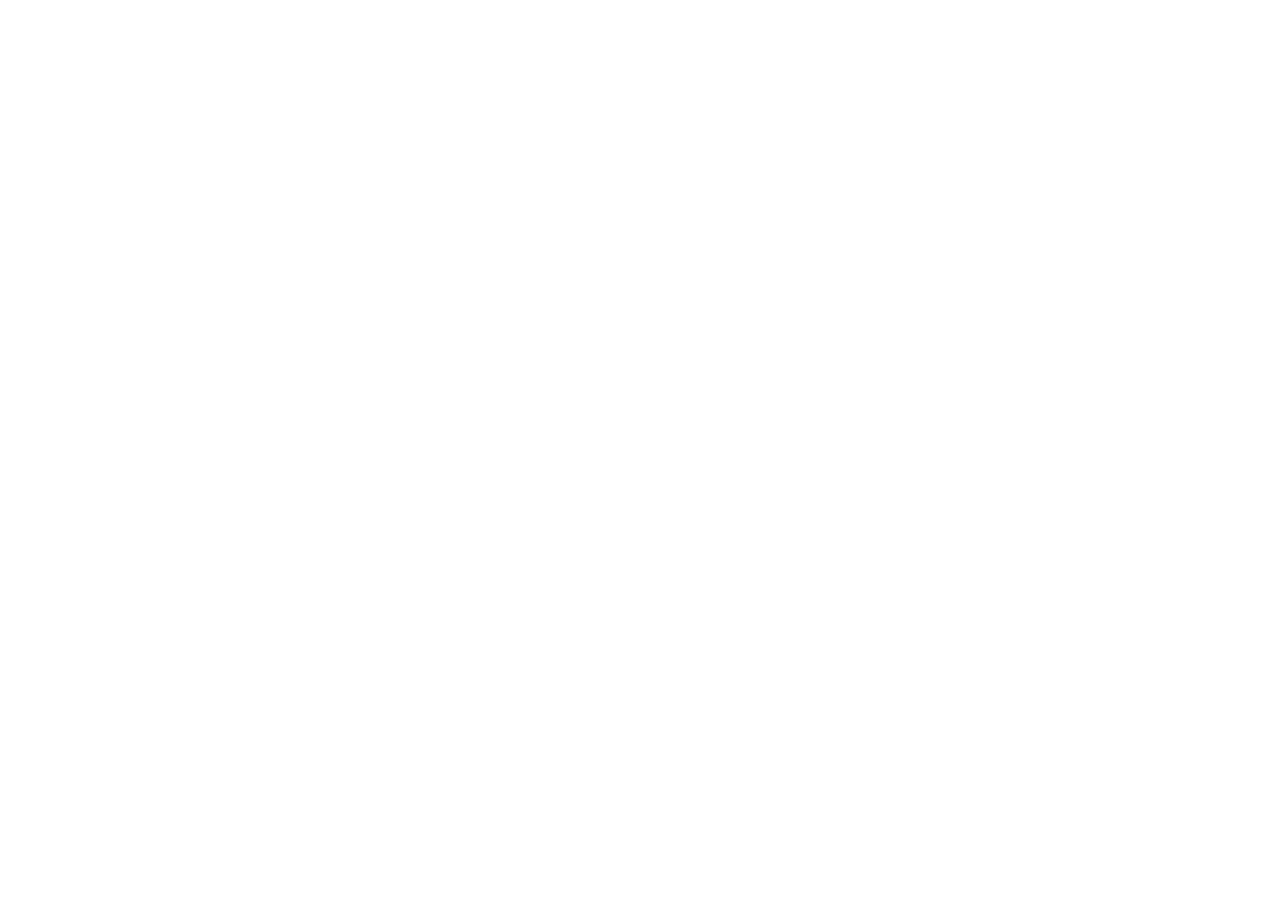
==== index.html @ 6f72fb07 "instalasi bootstrap css js & jquery" ====
<!DOCTYPE html>
<html lang="en">
<head>
    <meta charset="UTF-8">
    <meta http-equiv="X-UA-Compatible" content="IE=edge">
    <meta name="viewport" content="width=device-width, initial-scale=1.0">
    <title>Travel.R</title>

    <!-- CSS Bootstrap -->
    <link rel="stylesheet" href="frontend/libraries/bootstrap-5.1.3-dist/css/bootstrap.css">
</head>
<body>

    
    <!-- JQuery -->
    <script src="frontend/libraries/jquery/jquery-3.6.0.min.js"></script>
    <!-- JS Bootstrap -->
    <script src="frontend/libraries/bootstrap-5.1.3-dist/js/bootstrap.js"></script>
</body>
</html>
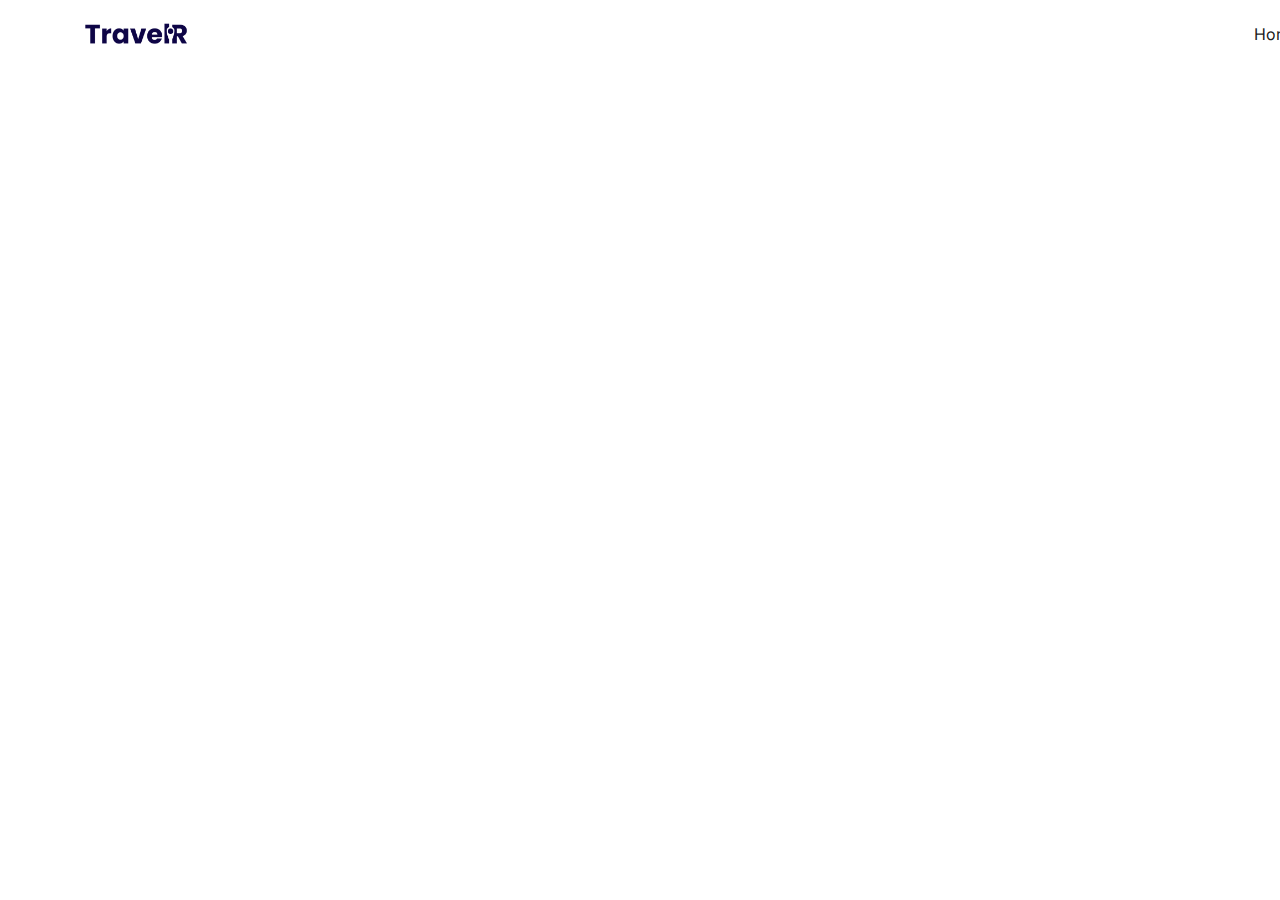
==== commit 002eb796: "add Navbar" ====
--- a/index.html
+++ b/index.html
@@ -8,10 +8,62 @@
 
     <!-- CSS Bootstrap -->
     <link rel="stylesheet" href="frontend/libraries/bootstrap-5.1.3-dist/css/bootstrap.css">
+    <!-- font -->
+    <link rel="preconnect" href="https://fonts.googleapis.com">
+    <link rel="preconnect" href="https://fonts.gstatic.com" crossorigin>
+    <link href="https://fonts.googleapis.com/css2?family=Inter:wght@100;200;300;400;500;600;700&family=Playfair+Display:ital,wght@0,400;0,500;0,600;0,700;1,400;1,500;1,600;1,700&display=swap" rel="stylesheet">
+
+    <!-- Main CSS -->
+    <link rel="stylesheet" href="frontend/styles/main.css">
+
 </head>
 <body>
+    <div class="container">
+        <nav class="row navbar navbar-expand-md navbar-light bg-white">
+            <a href="#" class="navbar-brand">
+                <img src="frontend/images/lgo_travelR.png" alt="TRAVEL.R">
+            </a>
+            <!-- <button class="navbar-toggler navbar-toggler-right" type="button" data-toggle="collapse" data-target="#navb">
+                <span class="navbar-toggler-icon"></span>
+            </button> -->
+            <div class="collapse navbar-collapse" id="navb">
+                <ul class="navbar-nav ml-auto mr-3">
+                    <li class="nav-item mx-md-2">
+                        <a href="#" class="nav-link active">Home</a>
+                    </li>
+                    <li class="nav-item mx-md-2">
+                        <a href="#" class="nav-link">Package Travel</a>
+                    </li>
+                    <li class="nav-item dropdown">
+                        <a href="" class="nav-link dropdown-toggle" id="navbardrop" data-toggle="dropdown">Service</a>
+                        <div class="dropdown-menu">
+                            <a href="#" class="dropdown-item">Link</a>
+                            <a href="#" class="dropdown-item">Link</a>
+                            <a href="#" class="dropdown-item">Link</a>
+                        </div>
+                    </li>
+                    <li class="nav-item mx-md-2">
+                        <a href="#" class="nav-link">Testimonial</a>
+                    </li>
 
-    
+                </ul>
+                <!-- mobile Button -->
+                <form action="" class="form-inline d-sm-block d-md-none">
+                    <button class="btn btn-login my-2 my-sm-0">
+                        LogIn
+                    </button>
+                </form>
+                <!-- Dekstop Button -->
+                <form action="" class="form-inline my-2 my-lg-0 d-none d-md-block">
+                    <button class="btn btn-login btn-navbar-right my-2 my-sm-0 px-4">
+                        LogIn
+                    </button>
+                </form>
+            </div>
+        </nav>
+    </div>
+
+
     <!-- JQuery -->
     <script src="frontend/libraries/jquery/jquery-3.6.0.min.js"></script>
     <!-- JS Bootstrap -->
--- a/frontend/styles/main.css
+++ b/frontend/styles/main.css
@@ -0,0 +1,34 @@
+body {
+  background-color: #ffffff;
+  font-family: "Inter", sans-serif;
+  color: #0E0546;
+}
+
+.navbar-brand img {
+  max-height: 40px;
+}
+
+.navbar-light .navbar-nav .navbar-link {
+  color: #0E0546;
+}
+.navbar-light .navbar-nav .navbar-link.active {
+  font-weight: bold;
+  color: #0E0546 !important;
+}
+
+.btn-navbar-right {
+  margin-top: -10px !important;
+  margin-bottom: -8px !important;
+  margin-left: -10px !important;
+  height: 70px;
+  border-radius: 0;
+}
+
+.btn-login {
+  background-color: #0E0546;
+  color: #ffffff;
+}
+.btn-login:hover {
+  background-color: #1e3777;
+  color: #ffffff;
+}/*# sourceMappingURL=main.css.map */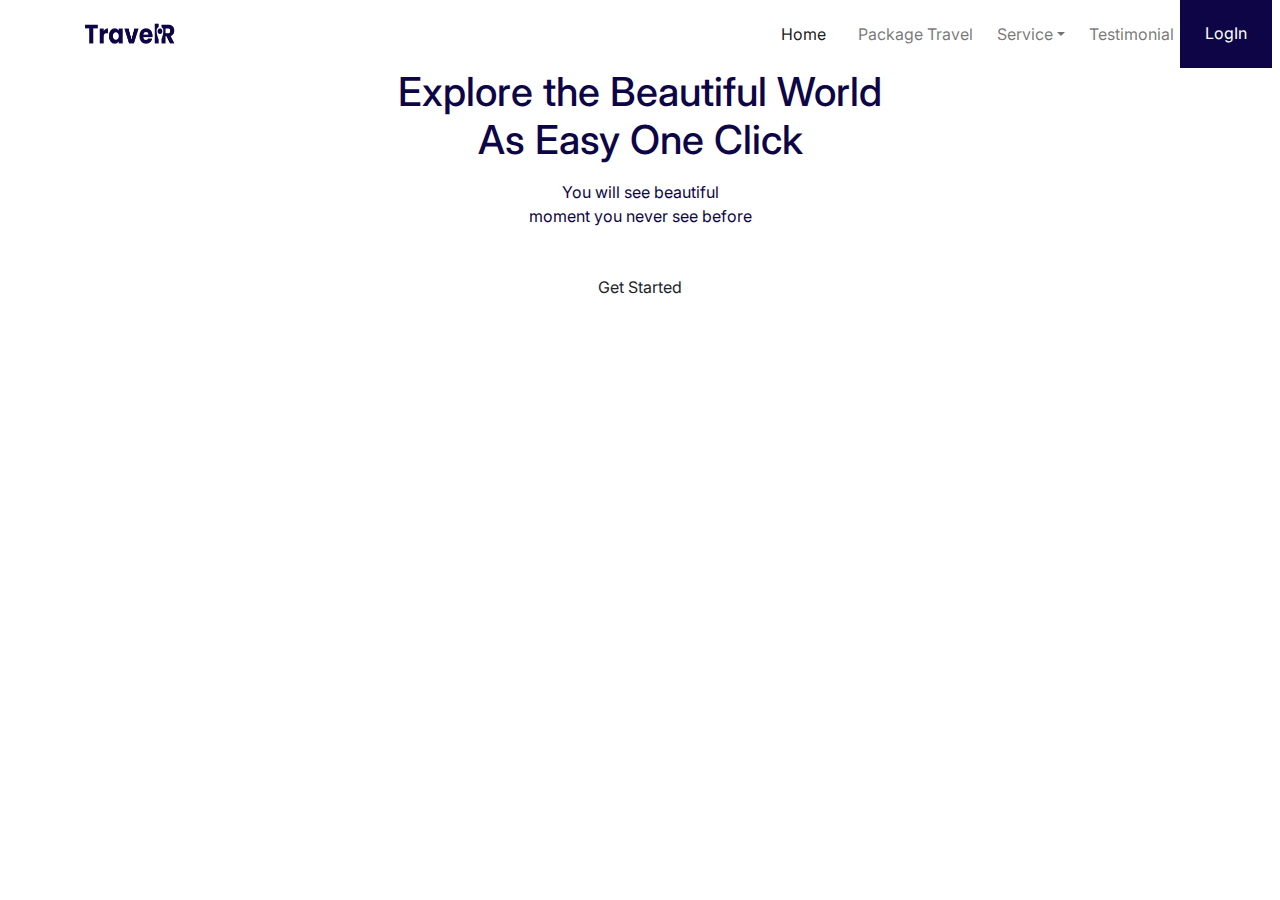
==== commit ae1ba463: "modifikasi 1" ====
--- a/index.html
+++ b/index.html
@@ -18,14 +18,16 @@
 
 </head>
 <body>
+    <!-- navbar -->
     <div class="container">
-        <nav class="row navbar navbar-expand-md navbar-light bg-white">
-            <a href="#" class="navbar-brand">
+        <nav class="row navbar navbar-expand-lg navbar-light bg-white">
+            <img class="navbar-brand" src="frontend/images/lgo_travelR.png" alt="TRAVEL.R">
+            <!-- <a  class="navbar-brand" href="#">
                 <img src="frontend/images/lgo_travelR.png" alt="TRAVEL.R">
-            </a>
-            <!-- <button class="navbar-toggler navbar-toggler-right" type="button" data-toggle="collapse" data-target="#navb">
+            </a> -->
+            <button class="navbar-toggler navbar-toggler-right" type="button" data-toggle="collapse" data-target="#navb">
                 <span class="navbar-toggler-icon"></span>
-            </button> -->
+            </button>
             <div class="collapse navbar-collapse" id="navb">
                 <ul class="navbar-nav ml-auto mr-3">
                     <li class="nav-item mx-md-2">
@@ -61,12 +63,30 @@
                 </form>
             </div>
         </nav>
+            
     </div>
+    <!-- header -->
+    <header class="text-center">
+        <h1>Explore the Beautiful World
+            <br>
+            As Easy One Click
+        </h1>
+        <p class="mt-3">
+            You will see beautiful
+            <br>
+            moment you never see before
+        </p>
+        <a href="#" class="btn btn-get-started px-4 mt-4">
+            Get Started
+        </a>
+    </header>
 
 
     <!-- JQuery -->
     <script src="frontend/libraries/jquery/jquery-3.6.0.min.js"></script>
     <!-- JS Bootstrap -->
     <script src="frontend/libraries/bootstrap-5.1.3-dist/js/bootstrap.js"></script>
+    <!-- retina JS -->
+    <script src="frontend/libraries/retina/retina.min.js"></script>
 </body>
 </html>--- a/frontend/styles/main.css
+++ b/frontend/styles/main.css
@@ -1,11 +1,13 @@
 body {
+  margin-left: 0px;
   background-color: #ffffff;
   font-family: "Inter", sans-serif;
   color: #0E0546;
 }
 
-.navbar-brand img {
-  max-height: 40px;
+.navbar img {
+  height: 50px;
+  width: 120px;
 }
 
 .navbar-light .navbar-nav .navbar-link {
@@ -14,6 +16,10 @@
 .navbar-light .navbar-nav .navbar-link.active {
   font-weight: bold;
   color: #0E0546 !important;
+}
+
+.navbar-collapse {
+  margin-left: 48%;
 }
 
 .btn-navbar-right {
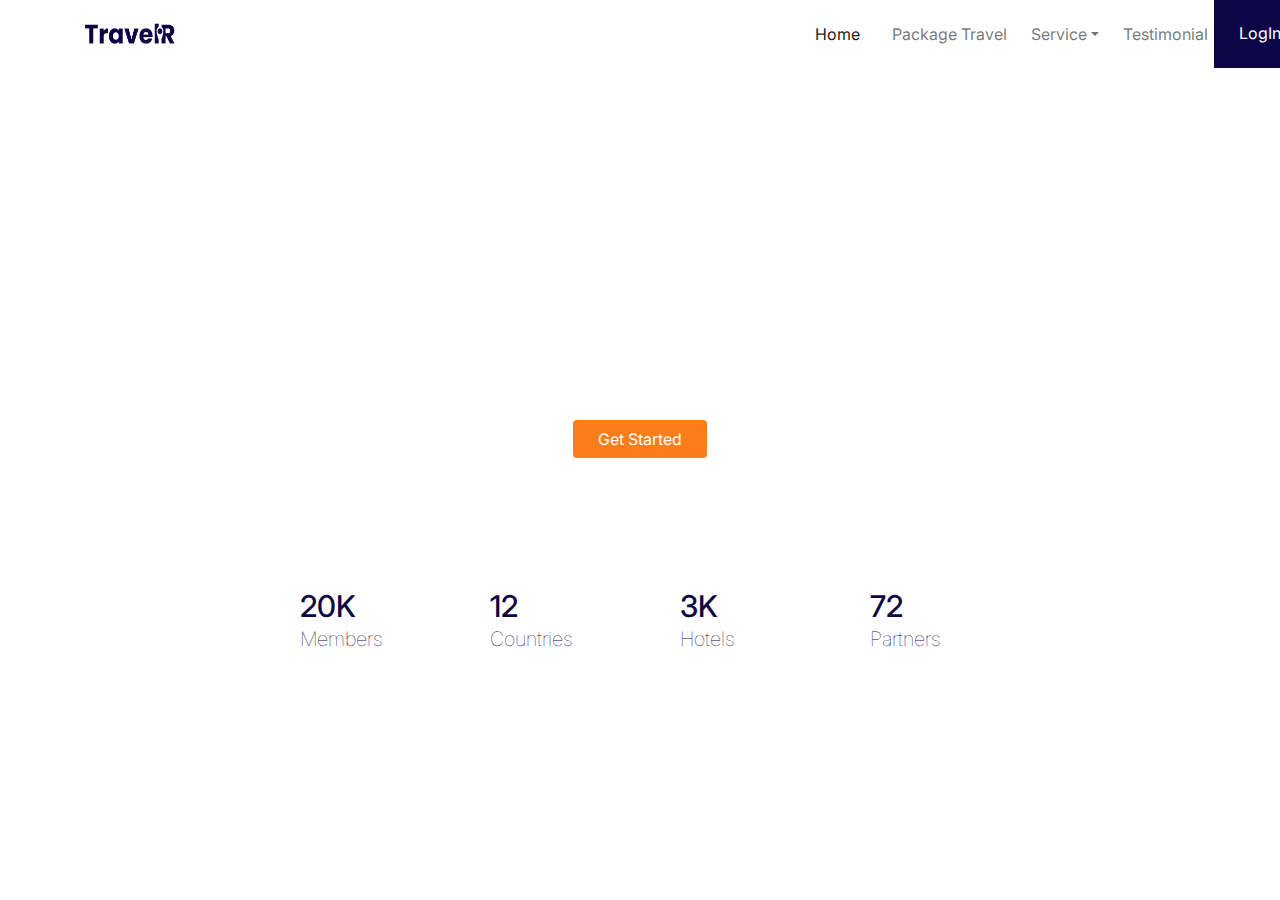
==== commit 8ffadfeb: "add statistic" ====
--- a/index.html
+++ b/index.html
@@ -65,6 +65,7 @@
         </nav>
             
     </div>
+
     <!-- header -->
     <header class="text-center">
         <h1>Explore the Beautiful World
@@ -81,6 +82,29 @@
         </a>
     </header>
 
+    <main>
+        <div class="container">
+            <section class="section-stats row justify-content-center" id="stats">
+                <div class="col-3 col-md-2 stats-detail">
+                    <h2>20K</h2>
+                    <p>Members</p>
+                </div>
+                <div class="col-3 col-md-2 stats-detail">
+                    <h2>12</h2>
+                    <p>Countries</p>
+                </div>
+                <div class="col-3 col-md-2 stats-detail">
+                    <h2>3K</h2>
+                    <p>Hotels</p>
+                </div>
+                <div class="col-3 col-md-2 stats-detail">
+                    <h2>72</h2>
+                    <p>Partners</p>
+                </div>
+            </section>
+        </div>
+    </main>
+
 
     <!-- JQuery -->
     <script src="frontend/libraries/jquery/jquery-3.6.0.min.js"></script>
--- a/frontend/styles/main.css
+++ b/frontend/styles/main.css
@@ -19,7 +19,7 @@
 }
 
 .navbar-collapse {
-  margin-left: 48%;
+  margin-left: 51%;
 }
 
 .btn-navbar-right {
@@ -37,4 +37,47 @@
 .btn-login:hover {
   background-color: #1e3777;
   color: #ffffff;
+}
+
+header {
+  padding: 180px 0 165px;
+  margin-top: -70px;
+  background-image: url("../images/banner.jpg");
+  background-size: cover;
+}
+header h1, header p {
+  color: #ffffff;
+}
+header h1 {
+  font-family: "Playfair Display", serif;
+  font-weight: bold;
+  font-size: 50px;
+}
+header p {
+  font-size: 22px;
+}
+header .btn-get-started {
+  background-color: #FB7C1B;
+  color: #ffffff;
+}
+header .btn-get-started:hover {
+  background-color: #ffaa69;
+  color: #ffffff;
+}
+
+.section-stats {
+  margin-top: -50px;
+}
+.section-stats .stats-detail {
+  padding-top: 15px;
+  background-color: #ffffff;
+  padding-left: 40px;
+}
+.section-stats .stats-detail h2 {
+  font-size: 30px;
+  margin-bottom: 0;
+}
+.section-stats .stats-detail p {
+  font-size: 20px;
+  font-weight: lighter;
 }/*# sourceMappingURL=main.css.map */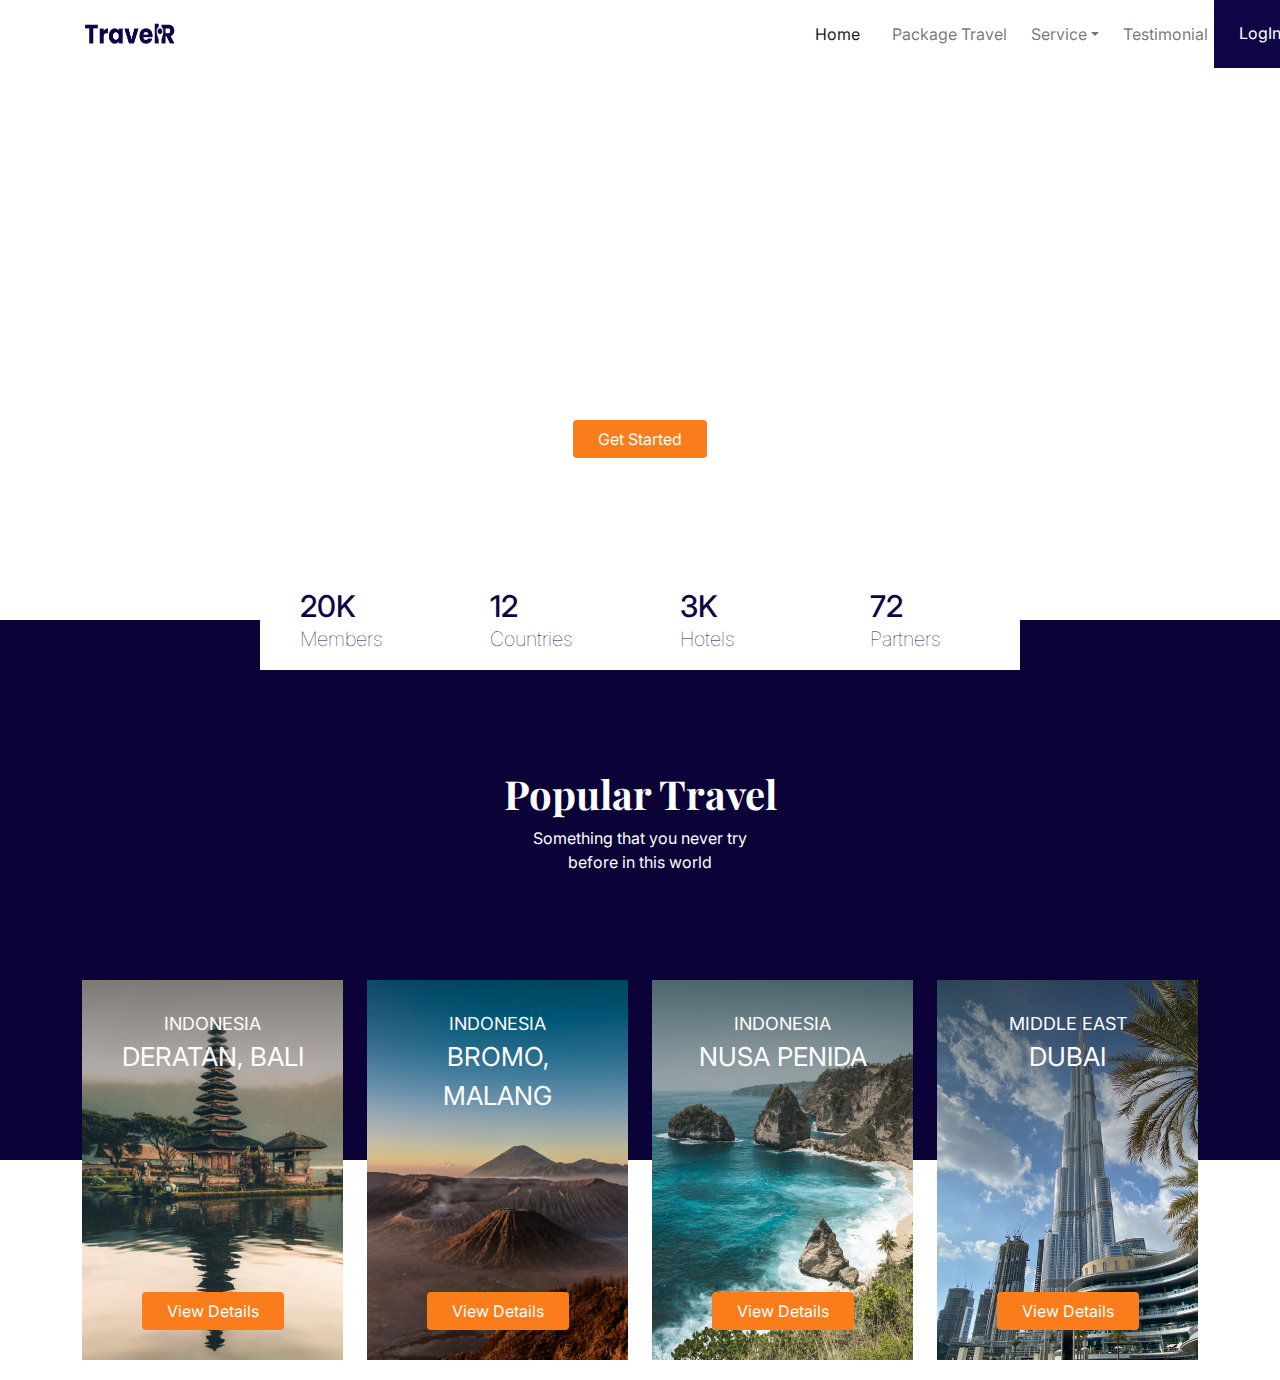
==== commit f86f050c: "add popular travel" ====
--- a/index.html
+++ b/index.html
@@ -103,6 +103,72 @@
                 </div>
             </section>
         </div>
+        <section class="section-popular" id="popular">
+            <div class="container">
+                <div class="row">
+                    <div class="col text-center section-popular-heading">
+                        <h2>Popular Travel</h2>
+                        <p>Something that you never try
+                            <br>
+                            before in this world</p>
+                    </div>
+                </div>
+            </div>
+        </section>
+        <section class="section-popular-content" id="popularContent">
+            <div class="container">
+                <div class="section-popular-travel row justify-content-center">
+                    <!-- Card popular travel -->
+                    <div class="col-sm-6 col-md-4 col-lg-3">
+                        <div class="card-travel text-center d-flex flex-column" style="background-image: url('frontend/images/deratan.jpg');">
+                            <div class="travel-country">INDONESIA</div>
+                            <div class="travel-location">DERATAN, BALI</div>
+                            <div class="travel-button mt-auto">
+                                <a href="#" class="btn btn-travel-details px-4">
+                                    View Details
+                                </a>
+                            </div>
+                        </div>
+                    </div>
+                    <!-- Card popular travel -->
+                    <div class="col-sm-6 col-md-4 col-lg-3">
+                        <div class="card-travel text-center d-flex flex-column" style="background-image: url('frontend/images/bromo.jpg');">
+                            <div class="travel-country">INDONESIA</div>
+                            <div class="travel-location">BROMO, MALANG</div>
+                            <div class="travel-button mt-auto">
+                                <a href="#" class="btn btn-travel-details px-4">
+                                    View Details
+                                </a>
+                            </div>
+                        </div>
+                    </div>
+                    <!-- Card popular travel -->
+                    <div class="col-sm-6 col-md-4 col-lg-3">
+                        <div class="card-travel text-center d-flex flex-column" style="background-image: url('frontend/images/nusaPenida.jpg');">
+                            <div class="travel-country">INDONESIA</div>
+                            <div class="travel-location">NUSA PENIDA</div>
+                            <div class="travel-button mt-auto">
+                                <a href="#" class="btn btn-travel-details px-4">
+                                    View Details
+                                </a>
+                            </div>
+                        </div>
+                    </div>
+                    <!-- Card popular travel -->
+                    <div class="col-sm-6 col-md-4 col-lg-3">
+                        <div class="card-travel text-center d-flex flex-column" style="background-image: url('frontend/images/dubai.jpg');">
+                            <div class="travel-country">MIDDLE EAST</div>
+                            <div class="travel-location">DUBAI</div>
+                            <div class="travel-button mt-auto">
+                                <a href="#" class="btn btn-travel-details px-4">
+                                    View Details
+                                </a>
+                            </div>
+                        </div>
+                    </div>
+                </div>
+            </div>
+        </section>
     </main>
 
 
--- a/frontend/styles/main.css
+++ b/frontend/styles/main.css
@@ -80,4 +80,47 @@
 .section-stats .stats-detail p {
   font-size: 20px;
   font-weight: lighter;
+}
+
+.section-popular {
+  min-height: 540px;
+  background-color: #0B0338;
+  margin-top: -50px;
+  margin-bottom: -180px;
+}
+.section-popular .section-popular-heading {
+  margin-top: 150px;
+}
+.section-popular .section-popular-heading h2, .section-popular .section-popular-heading p {
+  color: #ffffff;
+}
+.section-popular .section-popular-heading h2 {
+  font-family: "Playfair Display", serif;
+  font-weight: bold;
+  font-size: 40px;
+}
+
+.section-popular-content .section-popular-travel .card-travel {
+  min-height: 380px;
+  background-color: #dddddd;
+  color: #ffffff;
+  padding: 30px;
+  background-size: cover;
+  margin-bottom: 20px;
+}
+.section-popular-content .section-popular-travel .travel-country {
+  font-size: 18px;
+  color: #ffffff;
+}
+.section-popular-content .section-popular-travel .travel-location {
+  font-size: 26px;
+  color: #ffffff;
+}
+.section-popular-content .section-popular-travel .travel-button .btn-travel-details {
+  background-color: #FB7C1B;
+  color: #ffffff;
+}
+.section-popular-content .section-popular-travel .travel-button .btn-travel-details:hover {
+  background-color: #ffaa69;
+  color: #ffffff;
 }/*# sourceMappingURL=main.css.map */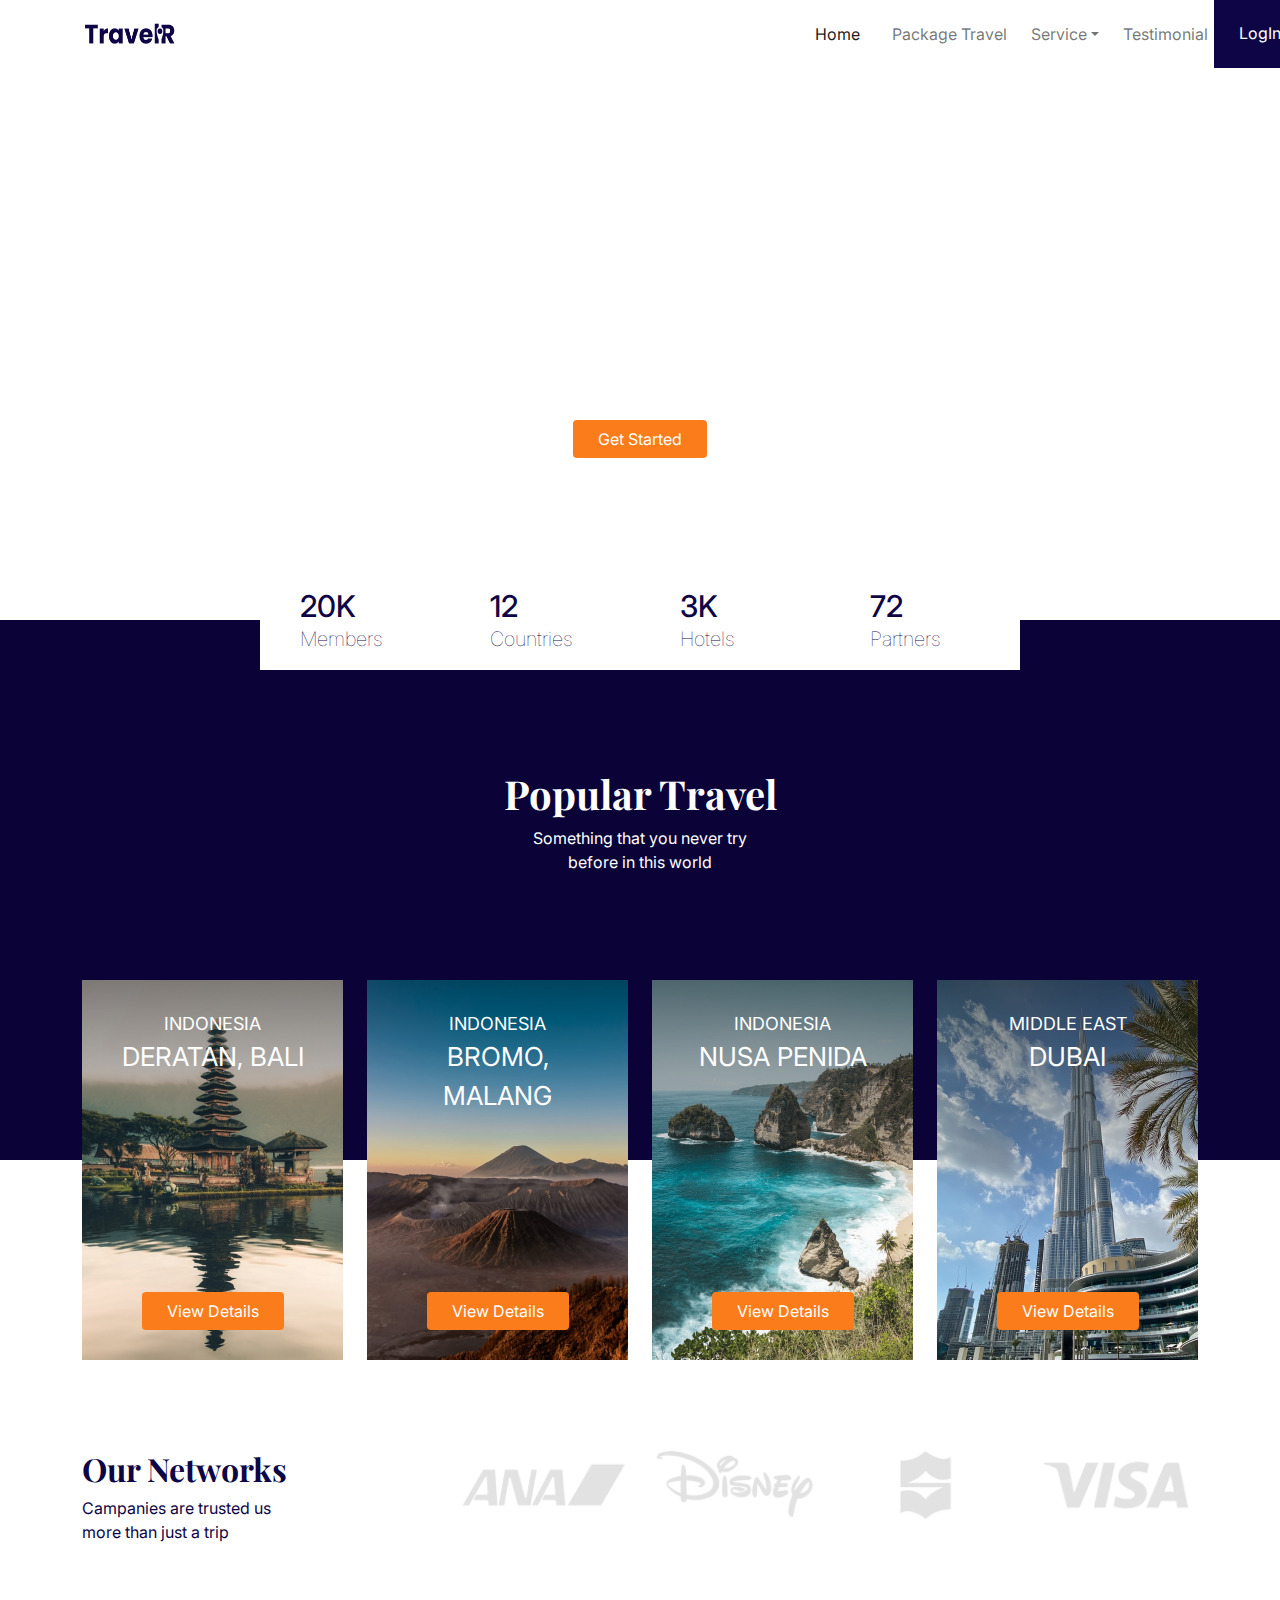
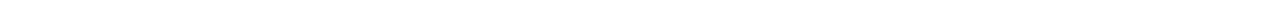
==== commit 34ffb2bd: "add networks" ====
--- a/index.html
+++ b/index.html
@@ -169,6 +169,24 @@
                 </div>
             </div>
         </section>
+
+        <section class="section-networks">
+            <div class="container">
+                <div class="row">
+                    <div class="col-md-4">
+                        <h2>Our Networks</h2>
+                        <p>
+                            Campanies are trusted us
+                            <br>
+                            more than just a trip
+                        </p>
+                    </div>
+                    <div class="col-md-8 text-center">
+                        <img src="frontend/images/partner.png" alt="Partner" class="img-partner">
+                    </div>
+                </div>
+            </div>
+        </section>
     </main>
 
 
--- a/frontend/styles/main.css
+++ b/frontend/styles/main.css
@@ -123,4 +123,18 @@
 .section-popular-content .section-popular-travel .travel-button .btn-travel-details:hover {
   background-color: #ffaa69;
   color: #ffffff;
+}
+
+.section-networks {
+  background-color: #ffffff;
+  margin-top: -170px;
+  padding-top: 240px;
+  padding-bottom: 50px;
+}
+.section-networks h2 {
+  font-family: "Playfair Display", serif;
+  font-weight: bold;
+}
+.section-networks img {
+  max-width: 100%;
 }/*# sourceMappingURL=main.css.map */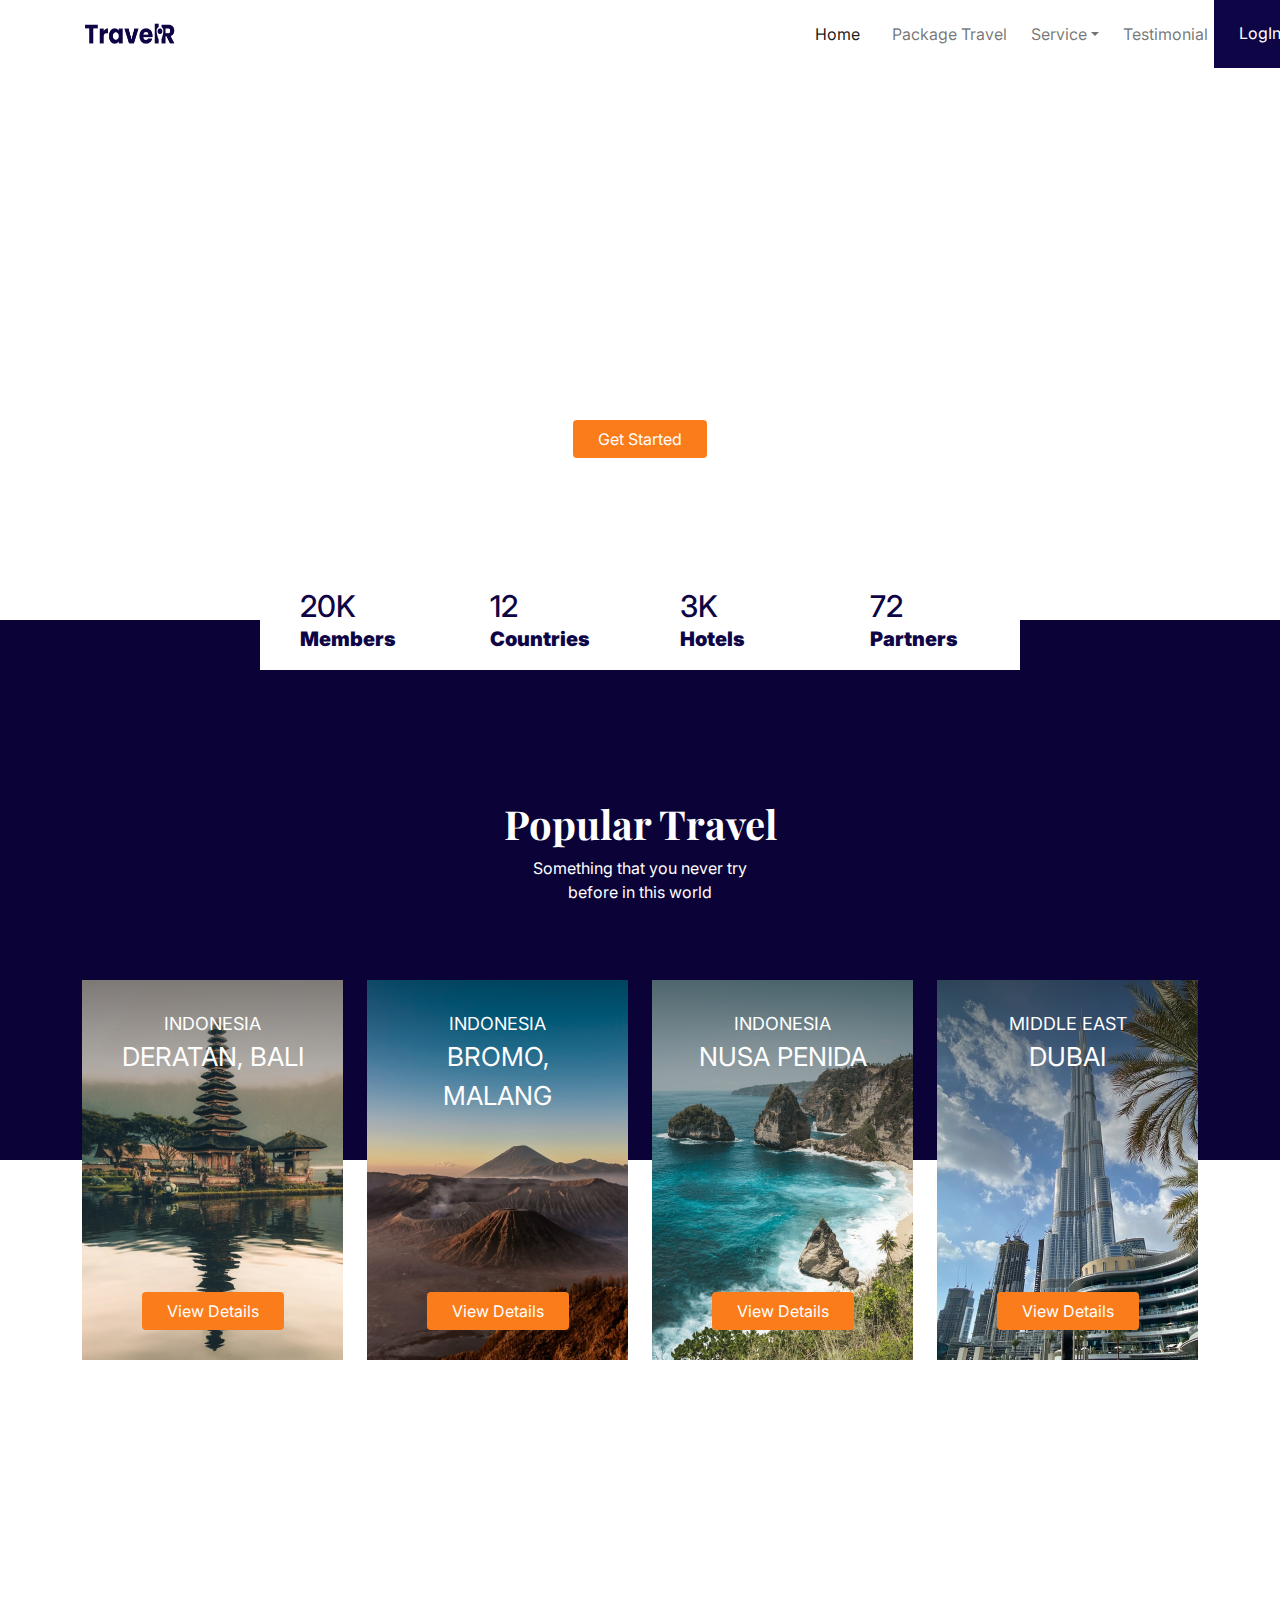
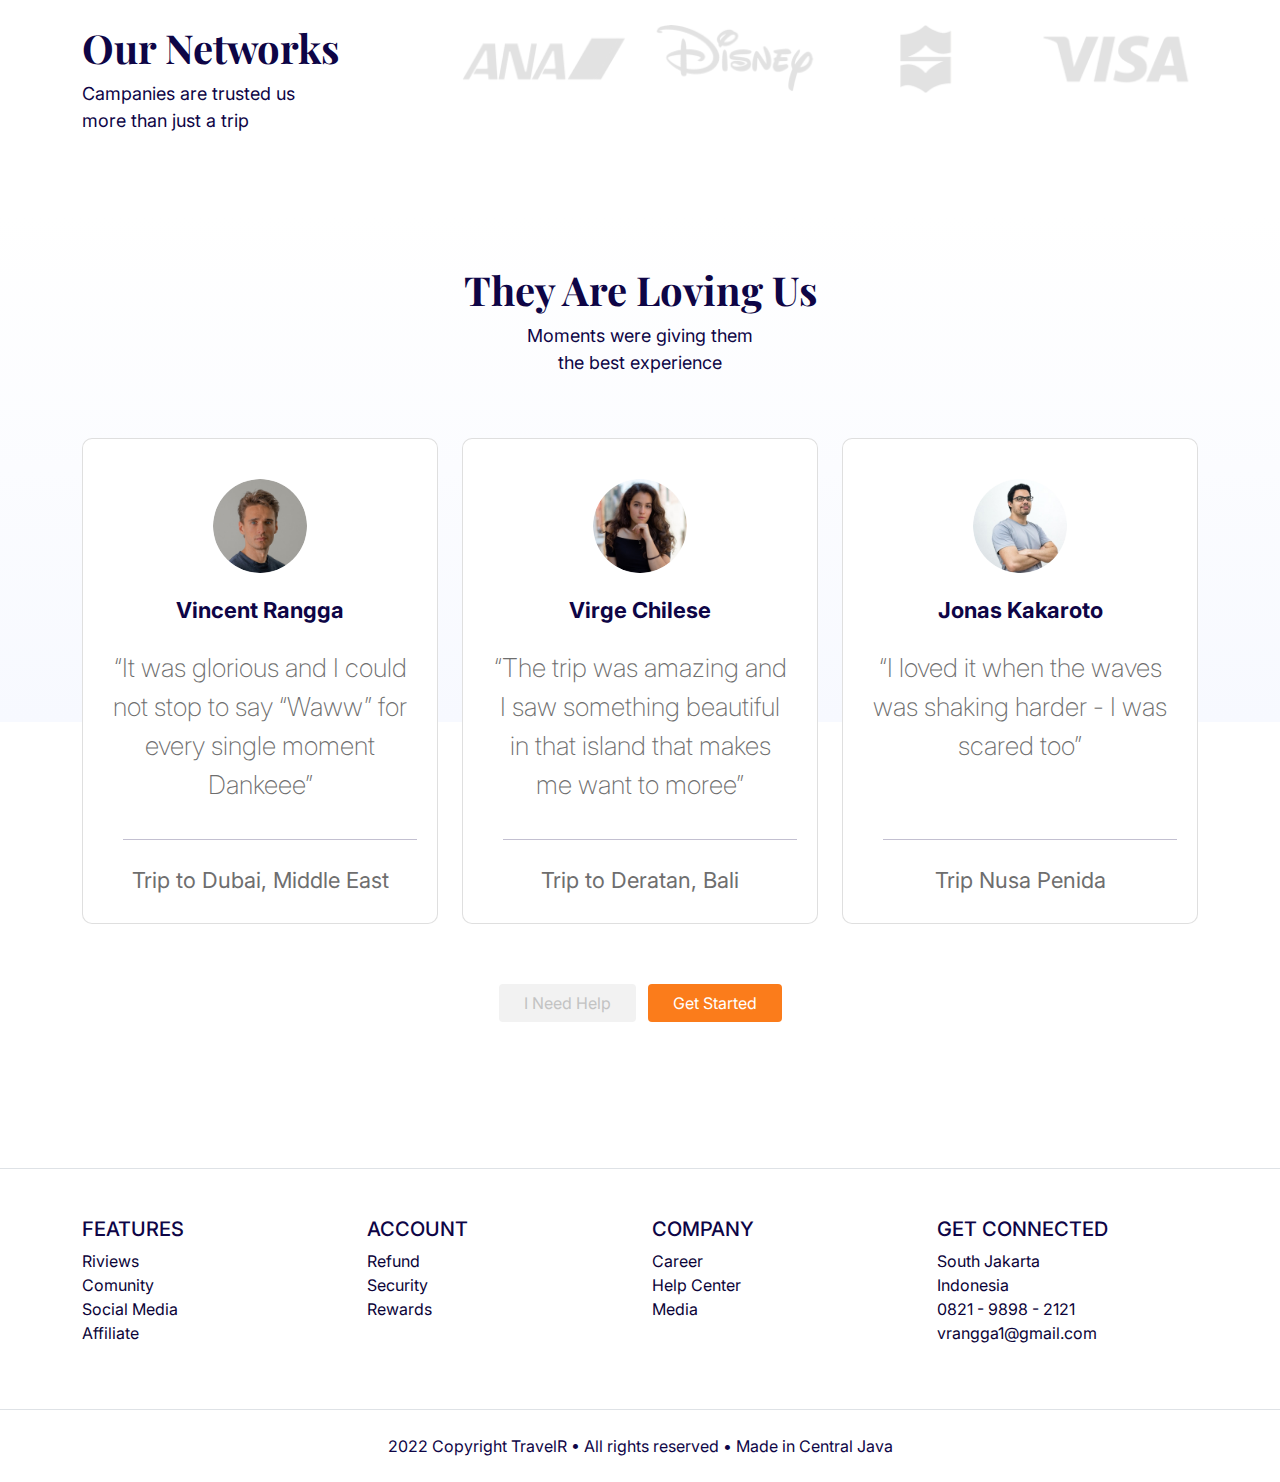
==== commit 330a5c1a: "add testimonial & footer" ====
--- a/index.html
+++ b/index.html
@@ -170,7 +170,8 @@
             </div>
         </section>
 
-        <section class="section-networks">
+        <!-- Networks -->
+        <section class="section-networks mt-1 mb-1">
             <div class="container">
                 <div class="row">
                     <div class="col-md-4">
@@ -187,7 +188,146 @@
                 </div>
             </div>
         </section>
+        <section class="section-testimonial-heading mt-3 mb-3" id="testimonialHeading">
+            <div class="container">
+                <div class="row">
+                    <div class="col text-center">
+                        <h2>They Are Loving Us</h2>
+                        <p>
+                            Moments were giving them
+                            <br>
+                            the best experience
+                        </p>
+                    </div>
+                </div>
+            </div>
+        </section>
+        <div class="section section-testimonial-content" id="testimonialContent">
+            <div class="container">
+                <div class="section-popular-travel row justify-content-center">
+                    <!-- Card testimoni -->
+                    <div class="col-sm-6 col-md-6 col-lg-4">
+                        <div class="card card-testimonial text-center">
+                            <div class="testimonial-content">
+                                <img src="frontend/images/user_vincent.jpg" alt="User" class="mb-4 rounded-circle">
+                                <h3 class="mb-4">Vincent Rangga</h3>
+                                <p class="testimonial">“It was glorious and I could 
+                                    <br>
+                                    not stop to say “Waww” for every single moment
+                                    <br>
+                                    Dankeee”</p>
+                            </div>
+                            <hr>
+                            <p class="trip-to mt-2">
+                                Trip to Dubai, Middle East
+                            </p>
+                        </div>
+                    </div>
+                    <!-- Card testimoni -->
+                    <div class="col-sm-6 col-md-6 col-lg-4">
+                        <div class="card card-testimonial text-center">
+                            <div class="testimonial-content">
+                                <img src="frontend/images/user_virge.jpg" alt="User" class="mb-4 rounded-circle">
+                                <h3 class="mb-4">Virge Chilese</h3>
+                                <p class="testimonial">“The trip was amazing and
+                                    <br>
+                                    I saw something beautiful
+                                    <br>
+                                    in that island that makes
+                                    <br>
+                                    me want to moree”</p>
+                            </div>
+                            <hr>
+                            <p class="trip-to mt-2">
+                                Trip to Deratan, Bali
+                            </p>
+                        </div>
+                    </div>
+                    <!-- Card testimoni -->
+                    <div class="col-sm-6 col-md-6 col-lg-4">
+                        <div class="card card-testimonial text-center">
+                            <div class="testimonial-content">
+                                <img src="frontend/images/user_jonas.jpg" alt="User" class="mb-4 rounded-circle">
+                                <h3 class="mb-4">Jonas Kakaroto</h3>
+                                <p class="testimonial">“I loved it when the waves
+                                    <br>
+                                    was shaking harder - I was
+                                    <br>
+                                    scared too”</p>
+                            </div>
+                            <hr>
+                            <p class="trip-to mt-2">
+                                Trip Nusa Penida
+                            </p>
+                        </div>
+                    </div>
+                </div>
+                <div class="col-12 text-center mt-3 mb-5">
+                    <a href="#" class="btn btn-need-help px-4 mt-4 mx-1">
+                        I Need Help
+                    </a>
+                    <a href="#" class="btn btn-get-started px-4 mt-4 mx-1">
+                        Get Started
+                    </a>
+                </div>
+            </div>
+        </div>
+
     </main>
+
+    <footer class="section-footer mt-5 mb-4 border-top">
+        <div class="container pt-5 pb-5">
+            <div class="row justify-content-center">
+                <div class="col-12">
+                    <div class="row">
+                        <div class="col-12 col-lg-3">
+                            <h5>FEATURES</h5>
+                            <ul class="list-unstyled">
+                                <li><a href="#">Riviews</a></li>
+                                <li><a href="#">Comunity</a></li>
+                                <li><a href="#">Social Media</a></li>
+                                <li><a href="#">Affiliate</a></li>
+                            </ul>
+                        </div>
+                        <div class="col-12 col-lg-3">
+                            <h5>ACCOUNT</h5>
+                            <ul class="list-unstyled">
+                                <li><a href="#">Refund</a></li>
+                                <li><a href="#">Security</a></li>
+                                <li><a href="#">Rewards</a></li>
+                                <li><a href="#"></a></li>
+                            </ul>
+                        </div>
+                        <div class="col-12 col-lg-3">
+                            <h5>COMPANY</h5>
+                            <ul class="list-unstyled">
+                                <li><a href="#">Career</a></li>
+                                <li><a href="#">Help Center</a></li>
+                                <li><a href="#">Media</a></li>
+                                <li><a href="#"></a></li>
+                            </ul>
+                        </div>
+                        <div class="col-12 col-lg-3">
+                            <h5>GET CONNECTED</h5>
+                            <ul class="list-unstyled">
+                                <li><a href="#">South Jakarta</a></li>
+                                <li><a href="#">Indonesia</a></li>
+                                <li><a href="#">0821 - 9898 - 2121</a></li>
+                                <li><a href="#">vrangga1@gmail.com</a></li>
+                            </ul>
+                        </div>
+                    </div>
+                </div>
+            </div>
+        </div>
+        <div class="container-fluid">
+            <div class="row border-top justify-content-center align-items-center pt-4">
+                <div class="col-auto text-grey-900 font-weight-light">
+                    2022 Copyright TravelR • All rights reserved • Made in Central Java
+                </div>
+            </div>
+        </div>
+    </footer>
 
 
     <!-- JQuery -->
--- a/frontend/styles/main.css
+++ b/frontend/styles/main.css
@@ -79,7 +79,7 @@
 }
 .section-stats .stats-detail p {
   font-size: 20px;
-  font-weight: lighter;
+  font-weight: 900;
 }
 
 .section-popular {
@@ -89,7 +89,7 @@
   margin-bottom: -180px;
 }
 .section-popular .section-popular-heading {
-  margin-top: 150px;
+  margin-top: 180px;
 }
 .section-popular .section-popular-heading h2, .section-popular .section-popular-heading p {
   color: #ffffff;
@@ -134,7 +134,81 @@
 .section-networks h2 {
   font-family: "Playfair Display", serif;
   font-weight: bold;
+  font-size: 40px;
+}
+.section-networks p {
+  font-size: 18px;
 }
 .section-networks img {
   max-width: 100%;
+}
+
+.section-testimonial-heading {
+  background: linear-gradient(180deg, #FFFFFF 0%, #f7f9ff 100%);
+  padding-top: 50px;
+  min-height: 506px;
+}
+.section-testimonial-heading h2 {
+  font-family: "Playfair Display", serif;
+  font-weight: bold;
+  font-size: 40px;
+}
+.section-testimonial-heading p {
+  font-size: 18px;
+}
+
+.section-testimonial-content {
+  margin-top: -300px;
+  padding-bottom: 50px;
+}
+.section-testimonial-content .card-testimonial {
+  padding: 40px 20px 10px;
+  border-radius: 10px;
+  margin-bottom: 20px;
+}
+.section-testimonial-content .card-testimonial .testimonial-content {
+  min-height: 380px;
+}
+.section-testimonial-content .card-testimonial h3 {
+  font-size: 22px;
+  font-weight: bold;
+}
+.section-testimonial-content .card-testimonial .testimonial {
+  font-weight: 200;
+  font-size: 26px;
+  color: #6e6e6e;
+  min-height: 160px;
+}
+.section-testimonial-content .card-testimonial .trip-to {
+  font-weight: normal;
+  font-size: 22px;
+  color: #6e6e6e;
+}
+.section-testimonial-content .card-testimonial hr {
+  margin-left: 20px;
+  margin-top: -20px;
+}
+.section-testimonial-content .card-testimonial img {
+  max-width: 30%;
+}
+.section-testimonial-content .btn-get-started {
+  background-color: #FB7C1B;
+  color: #ffffff;
+}
+.section-testimonial-content .btn-get-started:hover {
+  background-color: #ffaa69;
+  color: #ffffff;
+}
+.section-testimonial-content .btn-need-help {
+  background-color: #f2f2f2;
+  color: #c3c3c3;
+}
+.section-testimonial-content .btn-need-help:hover {
+  background-color: #fafafa;
+  color: #c3c3c3;
+}
+
+.section-footer a {
+  color: #0B0338;
+  text-decoration: none;
 }/*# sourceMappingURL=main.css.map */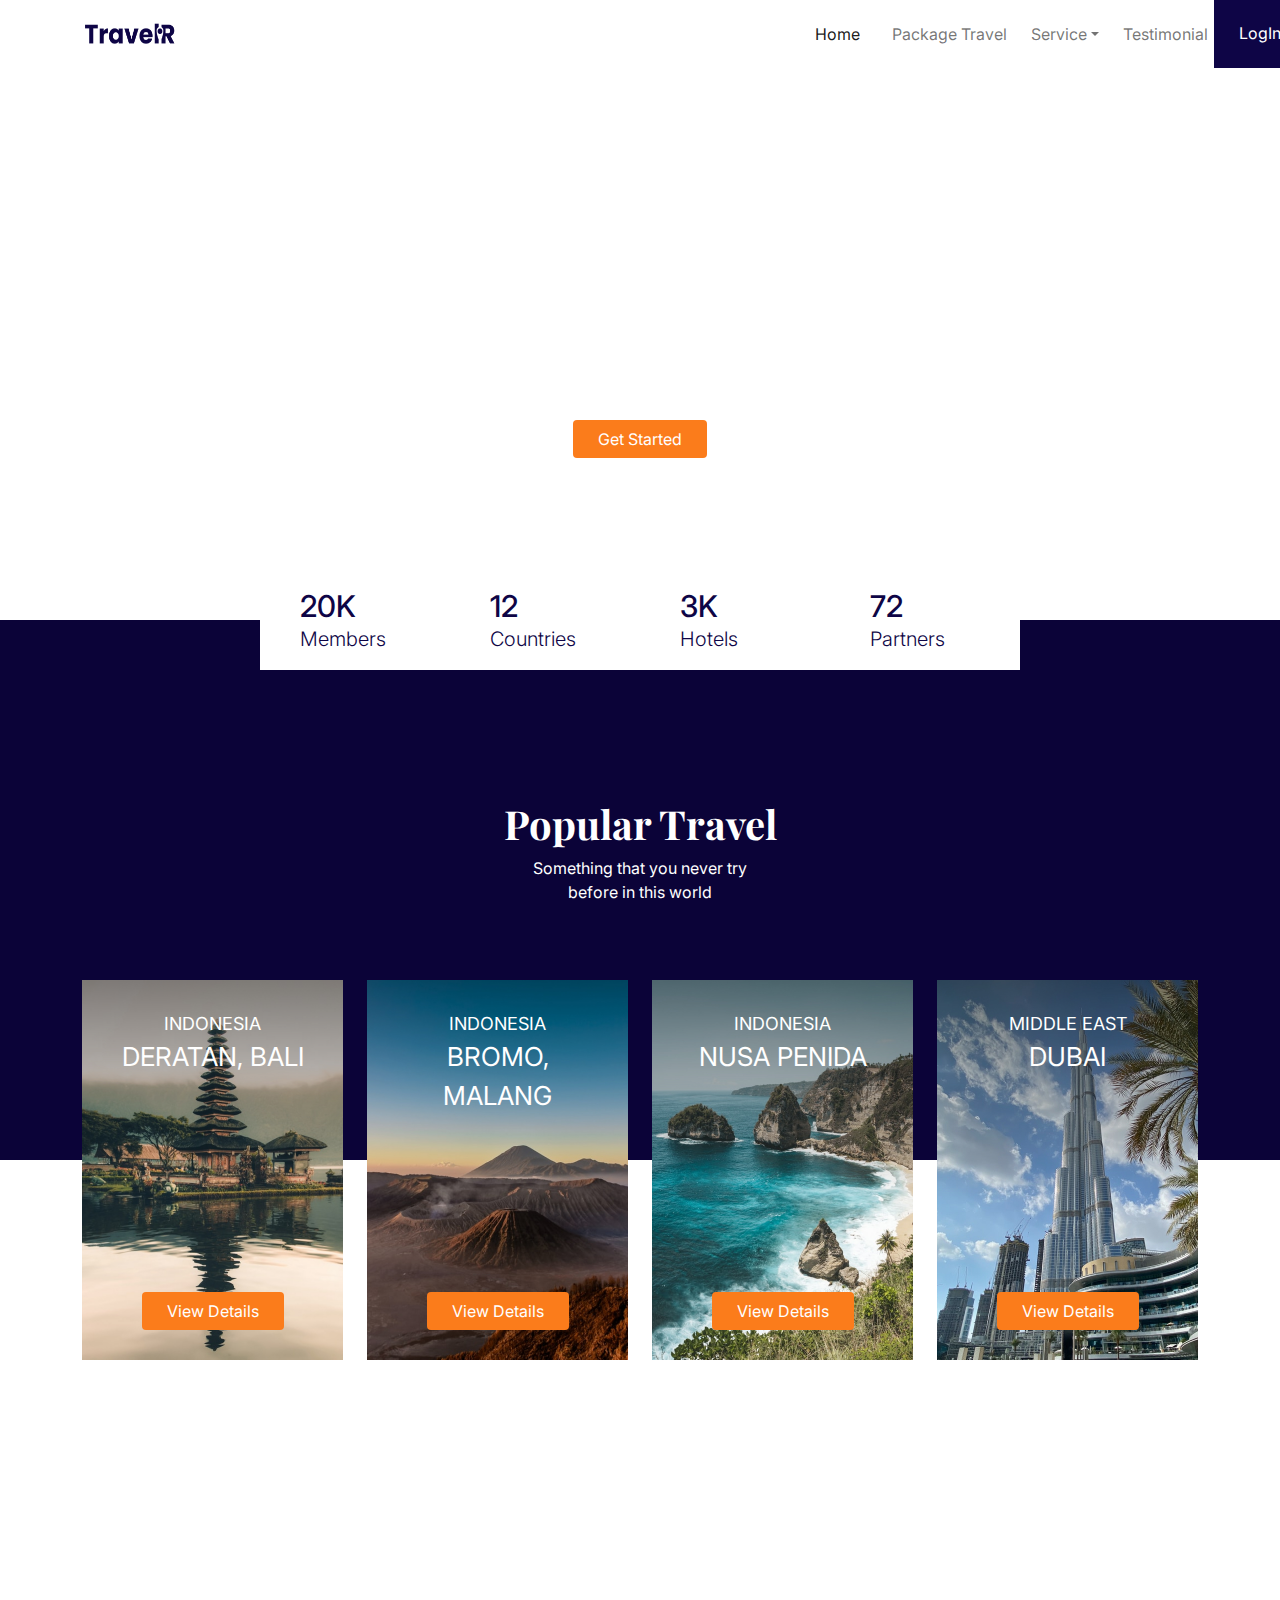
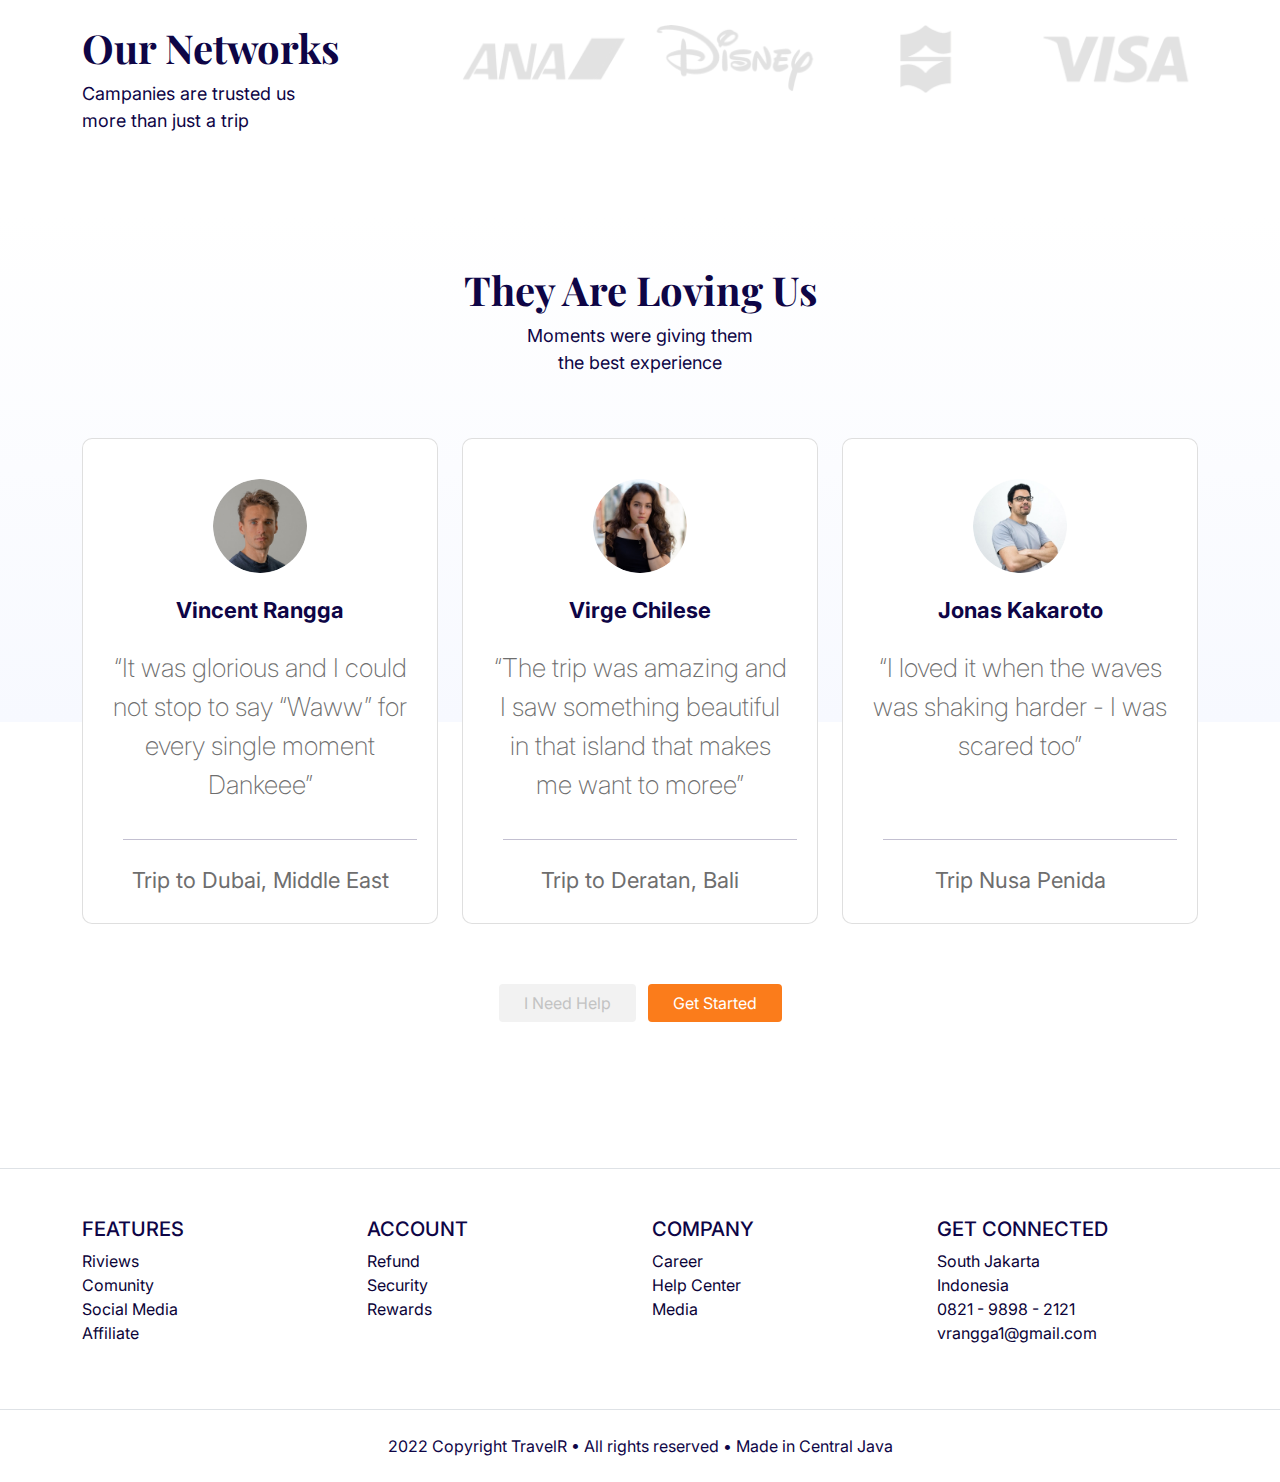
==== commit a054895a: "finishing Home Page" ====
--- a/index.html
+++ b/index.html
@@ -322,7 +322,7 @@
         </div>
         <div class="container-fluid">
             <div class="row border-top justify-content-center align-items-center pt-4">
-                <div class="col-auto text-grey-900 font-weight-light">
+                <div class="col-auto text-grey-300 font-weight-light">
                     2022 Copyright TravelR • All rights reserved • Made in Central Java
                 </div>
             </div>
--- a/frontend/styles/main.css
+++ b/frontend/styles/main.css
@@ -79,7 +79,7 @@
 }
 .section-stats .stats-detail p {
   font-size: 20px;
-  font-weight: 900;
+  font-weight: 300;
 }
 
 .section-popular {
